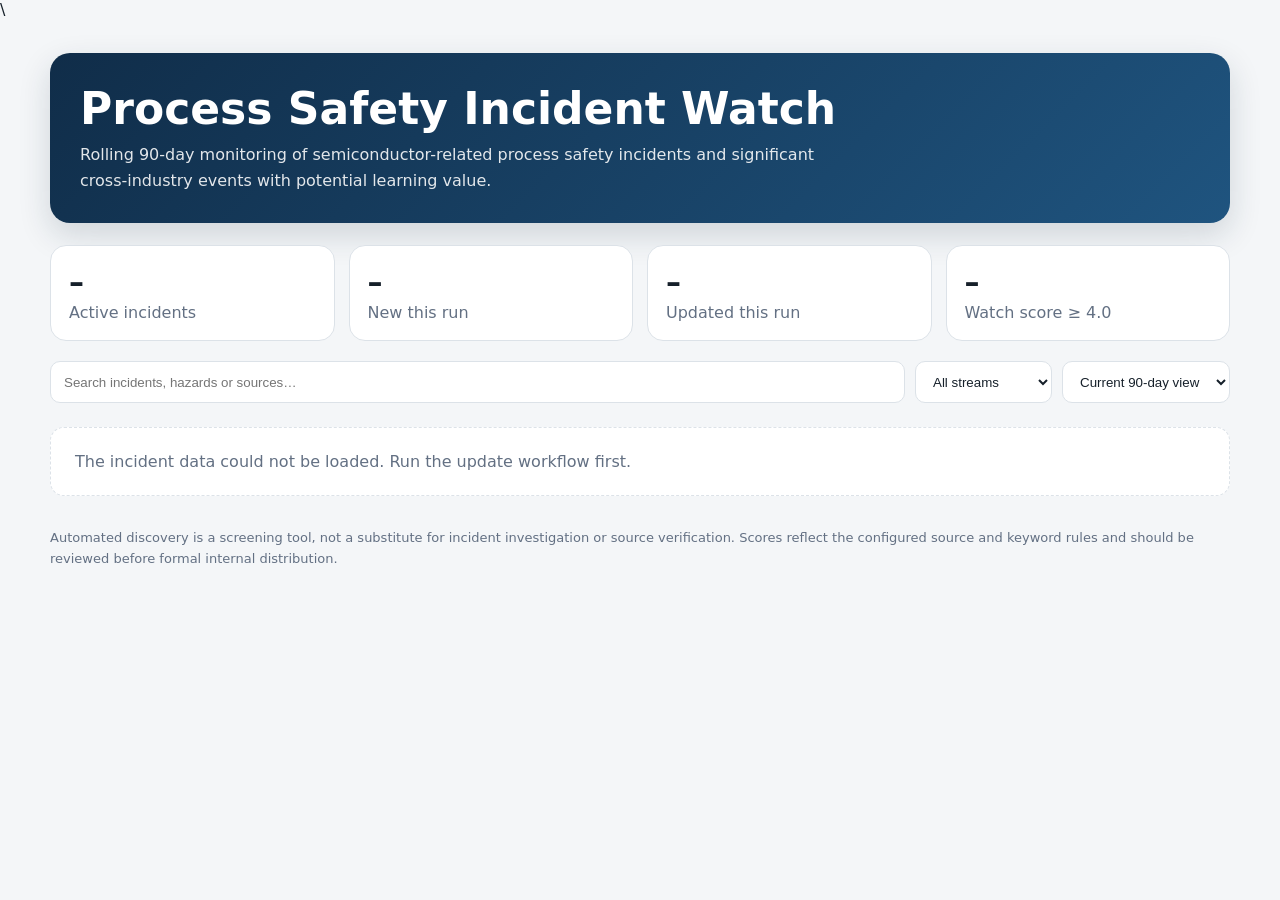
==== public/index.html @ c695f04b "Add files via upload" ====
\
<!doctype html>
<html lang="en">
<head>
  <meta charset="utf-8">
  <meta name="viewport" content="width=device-width,initial-scale=1">
  <meta name="description" content="Rolling 90-day process safety incident intelligence for semiconductor and relevant cross-industry events.">
  <title>Process Safety Incident Watch</title>
  <style>
    :root {
      --bg: #f4f6f8;
      --card: #ffffff;
      --ink: #16202a;
      --muted: #637083;
      --line: #dce2e8;
      --accent: #173f67;
      --high: #9b1c1c;
      --mid: #9a5a00;
      --low: #37633b;
      --chip: #e9eef4;
    }

    * { box-sizing: border-box; }

    body {
      margin: 0;
      background: var(--bg);
      color: var(--ink);
      font-family: Inter, ui-sans-serif, system-ui, -apple-system, BlinkMacSystemFont, "Segoe UI", sans-serif;
    }

    .shell {
      width: min(1180px, calc(100% - 32px));
      margin: 0 auto;
      padding: 34px 0 60px;
    }

    header {
      background: linear-gradient(135deg, #102d49, #1f547f);
      color: white;
      border-radius: 20px;
      padding: 30px;
      margin-bottom: 22px;
      box-shadow: 0 12px 32px rgba(19, 43, 65, 0.16);
    }

    h1 { margin: 0 0 8px; font-size: clamp(28px, 4vw, 44px); }
    header p { margin: 0; opacity: 0.88; max-width: 780px; line-height: 1.6; }

    .stats {
      display: grid;
      grid-template-columns: repeat(4, minmax(0, 1fr));
      gap: 14px;
      margin: 20px 0;
    }

    .stat {
      background: var(--card);
      border: 1px solid var(--line);
      border-radius: 16px;
      padding: 18px;
    }

    .stat .value { font-size: 30px; font-weight: 800; }
    .stat .label { color: var(--muted); margin-top: 4px; }

    .toolbar {
      display: flex;
      gap: 10px;
      flex-wrap: wrap;
      align-items: center;
      margin: 18px 0 24px;
    }

    select, input {
      padding: 11px 13px;
      border: 1px solid var(--line);
      border-radius: 10px;
      background: white;
      color: var(--ink);
      min-height: 42px;
    }

    input { flex: 1; min-width: 230px; }

    .section-title {
      margin: 30px 0 12px;
      display: flex;
      align-items: baseline;
      gap: 10px;
    }

    .section-title h2 { margin: 0; }
    .section-title span { color: var(--muted); }

    .grid {
      display: grid;
      gap: 14px;
    }

    .incident {
      background: var(--card);
      border: 1px solid var(--line);
      border-radius: 16px;
      padding: 20px;
    }

    .incident-top {
      display: flex;
      justify-content: space-between;
      gap: 16px;
      align-items: flex-start;
    }

    .incident h3 { margin: 0 0 7px; font-size: 20px; line-height: 1.35; }
    .meta { color: var(--muted); font-size: 14px; }

    .badge-row {
      display: flex;
      flex-wrap: wrap;
      gap: 7px;
      margin: 13px 0;
    }

    .badge {
      background: var(--chip);
      border-radius: 999px;
      padding: 5px 9px;
      font-size: 12px;
      font-weight: 700;
    }

    .new { background: #dff4e7; color: #1f653d; }
    .updated { background: #fff0c7; color: #7b5600; }

    .score {
      min-width: 74px;
      text-align: center;
      border-radius: 14px;
      padding: 10px 8px;
      background: #eef2f6;
      font-weight: 800;
      font-size: 20px;
    }

    .score small {
      display: block;
      font-size: 10px;
      color: var(--muted);
      font-weight: 700;
      margin-top: 2px;
    }

    .incident p { line-height: 1.62; }

    .concern {
      padding: 12px 14px;
      border-left: 4px solid var(--accent);
      background: #f3f7fa;
      border-radius: 8px;
    }

    .sources {
      margin-top: 13px;
      padding-top: 13px;
      border-top: 1px solid var(--line);
    }

    .sources a {
      color: var(--accent);
      text-decoration: none;
      font-weight: 700;
    }

    .sources a:hover { text-decoration: underline; }

    .change {
      margin-top: 10px;
      color: var(--muted);
      font-size: 13px;
    }

    .empty {
      background: white;
      border: 1px dashed var(--line);
      border-radius: 14px;
      padding: 24px;
      color: var(--muted);
    }

    footer {
      margin-top: 32px;
      color: var(--muted);
      font-size: 13px;
      line-height: 1.6;
    }

    @media (max-width: 760px) {
      .stats { grid-template-columns: repeat(2, 1fr); }
      .incident-top { flex-direction: column; }
      .score { align-self: flex-start; }
    }
  </style>
</head>
<body>
  <div class="shell">
    <header>
      <h1>Process Safety Incident Watch</h1>
      <p>
        Rolling 90-day monitoring of semiconductor-related process safety incidents
        and significant cross-industry events with potential learning value.
      </p>
    </header>

    <div class="stats">
      <div class="stat"><div class="value" id="activeCount">–</div><div class="label">Active incidents</div></div>
      <div class="stat"><div class="value" id="newCount">–</div><div class="label">New this run</div></div>
      <div class="stat"><div class="value" id="updatedCount">–</div><div class="label">Updated this run</div></div>
      <div class="stat"><div class="value" id="highCount">–</div><div class="label">Watch score ≥ 4.0</div></div>
    </div>

    <div class="toolbar">
      <input id="searchBox" type="search" placeholder="Search incidents, hazards or sources…">
      <select id="streamFilter">
        <option value="all">All streams</option>
        <option value="Semiconductor">Semiconductor</option>
        <option value="Cross-Industry">Cross-Industry</option>
      </select>
      <select id="statusFilter">
        <option value="active">Current 90-day view</option>
        <option value="all">Include archive</option>
        <option value="New">New</option>
        <option value="Updated">Updated</option>
      </select>
    </div>

    <div id="content"></div>

    <footer>
      Automated discovery is a screening tool, not a substitute for incident investigation
      or source verification. Scores reflect the configured source and keyword rules and
      should be reviewed before formal internal distribution.
    </footer>
  </div>

  <script>
    let incidents = [];
    let report = {};

    function formatDate(value) {
      if (!value) return "Date not confirmed";
      const date = new Date(value);
      if (Number.isNaN(date.getTime())) return value;
      return new Intl.DateTimeFormat("en-SG", {
        day: "numeric", month: "short", year: "numeric"
      }).format(date);
    }

    function escapeHtml(value = "") {
      return value.replace(/[&<>"']/g, char => ({
        "&": "&amp;", "<": "&lt;", ">": "&gt;", '"': "&quot;", "'": "&#039;"
      }[char]));
    }

    function incidentCard(item) {
      const scores = item.scores || {};
      const sources = (item.sources || []).slice(0, 4).map(source => `
        <div>
          <a href="${escapeHtml(source.url || "#")}" target="_blank" rel="noopener noreferrer">
            ${escapeHtml(source.domain || source.title || "Source")}
          </a>
          · Reliability ${source.reliability ?? "–"}/5
        </div>
      `).join("");

      const latestChange = (item.change_history || []).at(-1);
      const changeText = latestChange
        ? `<div class="change">Latest change: ${escapeHtml((latestChange.changes || []).join("; "))}</div>`
        : "";

      const statusClass = (item.status || "").toLowerCase();

      return `
        <article class="incident">
          <div class="incident-top">
            <div>
              <h3>${escapeHtml(item.title || "Untitled incident")}</h3>
              <div class="meta">
                ${escapeHtml(item.incident_id || "")}
                · Reported ${escapeHtml(formatDate(item.reported_at))}
                · ${escapeHtml(item.stream || "")}
              </div>
            </div>
            <div class="score">
              ${Number(scores.watch_score || 0).toFixed(1)}
              <small>WATCH / 5</small>
            </div>
          </div>

          <div class="badge-row">
            <span class="badge ${statusClass}">${escapeHtml(item.status || "Active")}</span>
            <span class="badge">Reliability ${scores.source_reliability ?? "–"}/5</span>
            <span class="badge">PSM ${scores.process_safety_relevance ?? "–"}/5</span>
            <span class="badge">Semi ${scores.semiconductor_relevance ?? "–"}/5</span>
            <span class="badge">Severity ${scores.severity_potential ?? "–"}/5</span>
            <span class="badge">Confidence ${scores.confidence ?? "–"}/5</span>
          </div>

          <p>${escapeHtml(item.summary || "Summary unavailable.")}</p>
          <div class="concern"><strong>Process safety concern:</strong> ${escapeHtml(item.process_safety_concern || "")}</div>
          <div class="sources"><strong>Sources</strong>${sources || "<div>No source listed.</div>"}</div>
          ${changeText}
        </article>
      `;
    }

    function render() {
      const query = document.getElementById("searchBox").value.trim().toLowerCase();
      const stream = document.getElementById("streamFilter").value;
      const status = document.getElementById("statusFilter").value;

      const filtered = incidents.filter(item => {
        if (stream !== "all" && item.stream !== stream) return false;
        if (status === "active" && item.status === "Archived") return false;
        if (!["all", "active"].includes(status) && item.status !== status) return false;

        if (query) {
          const haystack = JSON.stringify(item).toLowerCase();
          if (!haystack.includes(query)) return false;
        }
        return true;
      });

      const semiconductor = filtered.filter(item => item.stream === "Semiconductor");
      const crossIndustry = filtered.filter(item => item.stream === "Cross-Industry");

      const section = (title, items) => `
        <div class="section-title">
          <h2>${title}</h2><span>${items.length} incident${items.length === 1 ? "" : "s"}</span>
        </div>
        <div class="grid">
          ${items.length ? items.map(incidentCard).join("") : '<div class="empty">No matching incidents.</div>'}
        </div>
      `;

      document.getElementById("content").innerHTML =
        section("Semiconductor Incidents", semiconductor) +
        section("Cross-Industry Process Safety Watch", crossIndustry);
    }

    async function load() {
      const [incidentResponse, reportResponse] = await Promise.all([
        fetch("./data/incidents.json", { cache: "no-store" }),
        fetch("./data/latest_report.json", { cache: "no-store" })
      ]);

      const incidentData = await incidentResponse.json();
      report = await reportResponse.json();
      incidents = incidentData.incidents || [];

      document.getElementById("activeCount").textContent = report.counts?.active ?? 0;
      document.getElementById("newCount").textContent = report.counts?.new ?? 0;
      document.getElementById("updatedCount").textContent = report.counts?.updated ?? 0;
      document.getElementById("highCount").textContent =
        incidents.filter(item => item.status !== "Archived" && (item.scores?.watch_score || 0) >= 4).length;

      render();
    }

    document.getElementById("searchBox").addEventListener("input", render);
    document.getElementById("streamFilter").addEventListener("change", render);
    document.getElementById("statusFilter").addEventListener("change", render);

    load().catch(error => {
      console.error(error);
      document.getElementById("content").innerHTML =
        '<div class="empty">The incident data could not be loaded. Run the update workflow first.</div>';
    });
  </script>
</body>
</html>
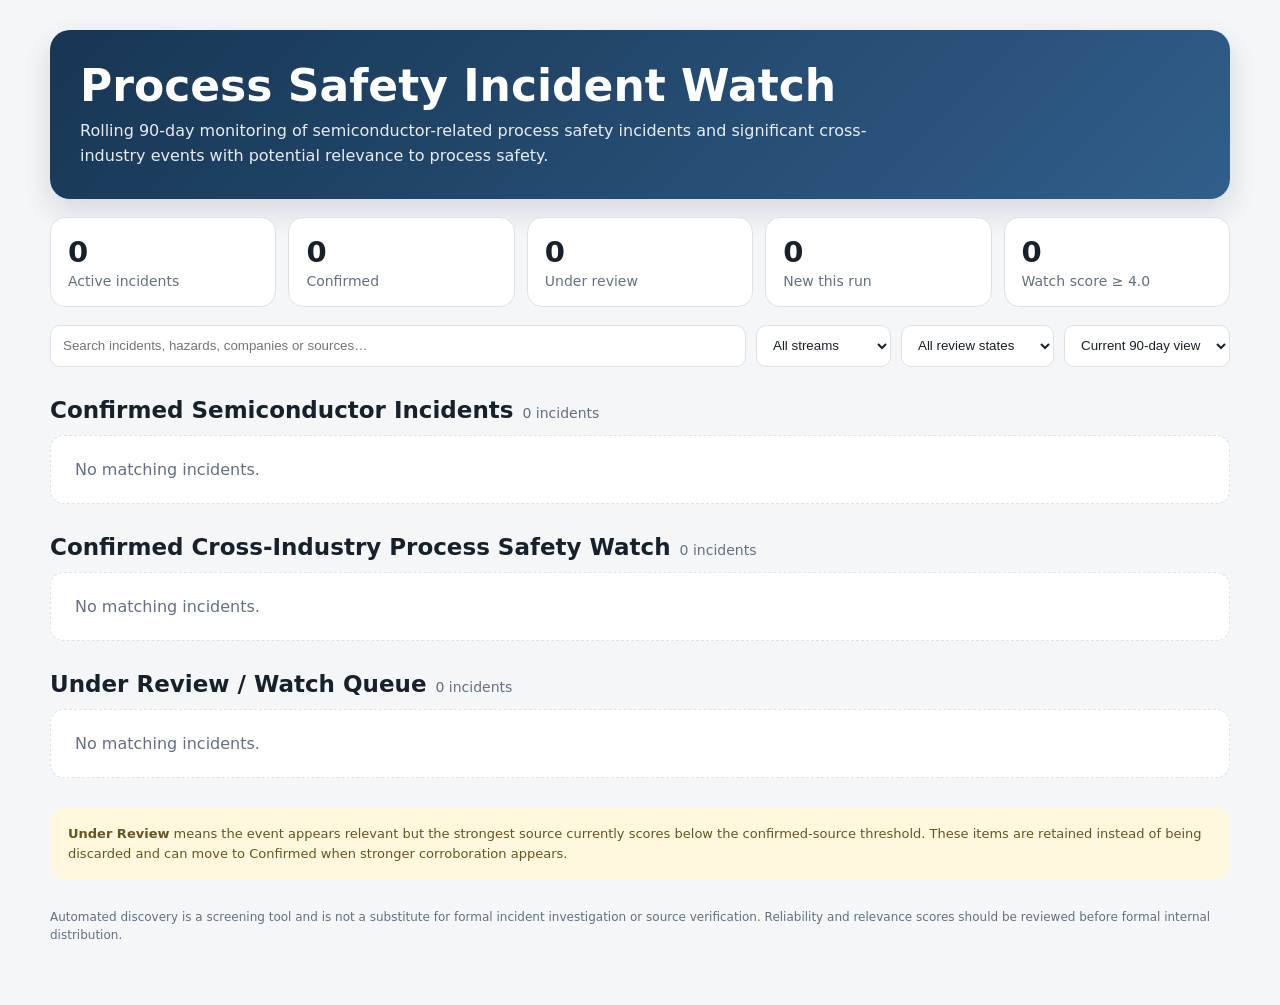
==== commit 4f591110: "Add files via upload" ====
--- a/public/index.html
+++ b/public/index.html
@@ -1,4 +1,3 @@
-\
 <!doctype html>
 <html lang="en">
 <head>
@@ -6,18 +5,25 @@
   <meta name="viewport" content="width=device-width,initial-scale=1">
   <meta name="description" content="Rolling 90-day process safety incident intelligence for semiconductor and relevant cross-industry events.">
   <title>Process Safety Incident Watch</title>
+
   <style>
     :root {
       --bg: #f4f6f8;
       --card: #ffffff;
-      --ink: #16202a;
+      --ink: #17212b;
       --muted: #637083;
       --line: #dce2e8;
-      --accent: #173f67;
-      --high: #9b1c1c;
-      --mid: #9a5a00;
-      --low: #37633b;
-      --chip: #e9eef4;
+      --accent: #244f79;
+      --accent-dark: #173653;
+      --confirmed: #dff4e7;
+      --confirmed-ink: #1f653d;
+      --review: #fff0c7;
+      --review-ink: #7b5600;
+      --new: #e0ecf8;
+      --new-ink: #204f7c;
+      --updated: #f3e8ff;
+      --updated-ink: #68408c;
+      --chip: #edf1f5;
     }
 
     * { box-sizing: border-box; }
@@ -32,66 +38,86 @@
     .shell {
       width: min(1180px, calc(100% - 32px));
       margin: 0 auto;
-      padding: 34px 0 60px;
+      padding: 30px 0 60px;
     }
 
     header {
-      background: linear-gradient(135deg, #102d49, #1f547f);
+      background: linear-gradient(135deg, var(--accent-dark), #315e8b);
       color: white;
       border-radius: 20px;
       padding: 30px;
-      margin-bottom: 22px;
-      box-shadow: 0 12px 32px rgba(19, 43, 65, 0.16);
-    }
-
-    h1 { margin: 0 0 8px; font-size: clamp(28px, 4vw, 44px); }
-    header p { margin: 0; opacity: 0.88; max-width: 780px; line-height: 1.6; }
+      box-shadow: 0 12px 30px rgba(20, 44, 67, 0.14);
+    }
+
+    h1 {
+      margin: 0 0 8px;
+      font-size: clamp(28px, 4vw, 44px);
+    }
+
+    header p {
+      margin: 0;
+      opacity: 0.9;
+      max-width: 800px;
+      line-height: 1.55;
+    }
 
     .stats {
       display: grid;
-      grid-template-columns: repeat(4, minmax(0, 1fr));
-      gap: 14px;
-      margin: 20px 0;
+      grid-template-columns: repeat(5, minmax(0, 1fr));
+      gap: 12px;
+      margin: 18px 0;
     }
 
     .stat {
       background: var(--card);
       border: 1px solid var(--line);
-      border-radius: 16px;
-      padding: 18px;
-    }
-
-    .stat .value { font-size: 30px; font-weight: 800; }
-    .stat .label { color: var(--muted); margin-top: 4px; }
+      border-radius: 15px;
+      padding: 17px;
+    }
+
+    .stat .value {
+      font-size: 29px;
+      font-weight: 800;
+    }
+
+    .stat .label {
+      color: var(--muted);
+      margin-top: 4px;
+      font-size: 14px;
+    }
 
     .toolbar {
-      display: flex;
+      display: grid;
+      grid-template-columns: 1fr auto auto auto;
       gap: 10px;
-      flex-wrap: wrap;
-      align-items: center;
-      margin: 18px 0 24px;
-    }
-
-    select, input {
-      padding: 11px 13px;
+      margin: 18px 0 26px;
+    }
+
+    input, select {
+      min-height: 42px;
       border: 1px solid var(--line);
       border-radius: 10px;
       background: white;
+      padding: 10px 12px;
       color: var(--ink);
-      min-height: 42px;
-    }
-
-    input { flex: 1; min-width: 230px; }
-
-    .section-title {
+    }
+
+    .section-heading {
       margin: 30px 0 12px;
       display: flex;
+      gap: 9px;
       align-items: baseline;
-      gap: 10px;
-    }
-
-    .section-title h2 { margin: 0; }
-    .section-title span { color: var(--muted); }
+    }
+
+    .section-heading h2 {
+      margin: 0;
+      font-size: 23px;
+    }
+
+    .section-heading span {
+      color: var(--muted);
+      font-size: 14px;
+    }
 
     .grid {
       display: grid;
@@ -108,14 +134,39 @@
     .incident-top {
       display: flex;
       justify-content: space-between;
-      gap: 16px;
+      gap: 18px;
       align-items: flex-start;
     }
 
-    .incident h3 { margin: 0 0 7px; font-size: 20px; line-height: 1.35; }
-    .meta { color: var(--muted); font-size: 14px; }
-
-    .badge-row {
+    .incident h3 {
+      margin: 0 0 7px;
+      font-size: 20px;
+      line-height: 1.35;
+    }
+
+    .meta {
+      color: var(--muted);
+      font-size: 13px;
+    }
+
+    .score {
+      min-width: 78px;
+      text-align: center;
+      border-radius: 14px;
+      padding: 10px 8px;
+      background: #eef2f6;
+      font-size: 21px;
+      font-weight: 800;
+    }
+
+    .score small {
+      display: block;
+      color: var(--muted);
+      font-size: 10px;
+      margin-top: 2px;
+    }
+
+    .badges {
       display: flex;
       flex-wrap: wrap;
       gap: 7px;
@@ -123,123 +174,196 @@
     }
 
     .badge {
+      padding: 5px 9px;
+      border-radius: 999px;
       background: var(--chip);
-      border-radius: 999px;
-      padding: 5px 9px;
       font-size: 12px;
       font-weight: 700;
     }
 
-    .new { background: #dff4e7; color: #1f653d; }
-    .updated { background: #fff0c7; color: #7b5600; }
-
-    .score {
-      min-width: 74px;
-      text-align: center;
-      border-radius: 14px;
-      padding: 10px 8px;
-      background: #eef2f6;
-      font-weight: 800;
-      font-size: 20px;
-    }
-
-    .score small {
-      display: block;
-      font-size: 10px;
-      color: var(--muted);
-      font-weight: 700;
-      margin-top: 2px;
-    }
-
-    .incident p { line-height: 1.62; }
+    .confirmed {
+      background: var(--confirmed);
+      color: var(--confirmed-ink);
+    }
+
+    .under-review {
+      background: var(--review);
+      color: var(--review-ink);
+    }
+
+    .new {
+      background: var(--new);
+      color: var(--new-ink);
+    }
+
+    .updated {
+      background: var(--updated);
+      color: var(--updated-ink);
+    }
+
+    .incident p {
+      line-height: 1.6;
+    }
 
     .concern {
       padding: 12px 14px;
       border-left: 4px solid var(--accent);
       background: #f3f7fa;
       border-radius: 8px;
+      line-height: 1.55;
     }
 
     .sources {
-      margin-top: 13px;
+      margin-top: 14px;
       padding-top: 13px;
       border-top: 1px solid var(--line);
+      line-height: 1.65;
     }
 
     .sources a {
       color: var(--accent);
+      font-weight: 700;
       text-decoration: none;
-      font-weight: 700;
-    }
-
-    .sources a:hover { text-decoration: underline; }
+    }
+
+    .sources a:hover {
+      text-decoration: underline;
+    }
 
     .change {
-      margin-top: 10px;
+      margin-top: 11px;
       color: var(--muted);
       font-size: 13px;
     }
 
     .empty {
+      padding: 24px;
       background: white;
       border: 1px dashed var(--line);
       border-radius: 14px;
-      padding: 24px;
       color: var(--muted);
     }
 
+    .note {
+      margin-top: 30px;
+      padding: 16px 18px;
+      border-radius: 14px;
+      background: #fff8df;
+      color: #66551e;
+      line-height: 1.55;
+      font-size: 13px;
+    }
+
     footer {
-      margin-top: 32px;
+      margin-top: 28px;
       color: var(--muted);
-      font-size: 13px;
-      line-height: 1.6;
-    }
-
-    @media (max-width: 760px) {
-      .stats { grid-template-columns: repeat(2, 1fr); }
-      .incident-top { flex-direction: column; }
-      .score { align-self: flex-start; }
+      line-height: 1.55;
+      font-size: 12px;
+    }
+
+    @media (max-width: 900px) {
+      .stats {
+        grid-template-columns: repeat(2, 1fr);
+      }
+
+      .toolbar {
+        grid-template-columns: 1fr 1fr;
+      }
+    }
+
+    @media (max-width: 620px) {
+      .stats,
+      .toolbar {
+        grid-template-columns: 1fr;
+      }
+
+      .incident-top {
+        flex-direction: column;
+      }
+
+      .score {
+        align-self: flex-start;
+      }
     }
   </style>
 </head>
+
 <body>
   <div class="shell">
     <header>
       <h1>Process Safety Incident Watch</h1>
       <p>
         Rolling 90-day monitoring of semiconductor-related process safety incidents
-        and significant cross-industry events with potential learning value.
+        and significant cross-industry events with potential relevance to process safety.
       </p>
     </header>
 
     <div class="stats">
-      <div class="stat"><div class="value" id="activeCount">–</div><div class="label">Active incidents</div></div>
-      <div class="stat"><div class="value" id="newCount">–</div><div class="label">New this run</div></div>
-      <div class="stat"><div class="value" id="updatedCount">–</div><div class="label">Updated this run</div></div>
-      <div class="stat"><div class="value" id="highCount">–</div><div class="label">Watch score ≥ 4.0</div></div>
+      <div class="stat">
+        <div class="value" id="activeCount">–</div>
+        <div class="label">Active incidents</div>
+      </div>
+
+      <div class="stat">
+        <div class="value" id="confirmedCount">–</div>
+        <div class="label">Confirmed</div>
+      </div>
+
+      <div class="stat">
+        <div class="value" id="reviewCount">–</div>
+        <div class="label">Under review</div>
+      </div>
+
+      <div class="stat">
+        <div class="value" id="newCount">–</div>
+        <div class="label">New this run</div>
+      </div>
+
+      <div class="stat">
+        <div class="value" id="highCount">–</div>
+        <div class="label">Watch score ≥ 4.0</div>
+      </div>
     </div>
 
     <div class="toolbar">
-      <input id="searchBox" type="search" placeholder="Search incidents, hazards or sources…">
+      <input
+        id="searchBox"
+        type="search"
+        placeholder="Search incidents, hazards, companies or sources…"
+      >
+
       <select id="streamFilter">
         <option value="all">All streams</option>
         <option value="Semiconductor">Semiconductor</option>
         <option value="Cross-Industry">Cross-Industry</option>
       </select>
+
+      <select id="reviewFilter">
+        <option value="all">All review states</option>
+        <option value="Confirmed">Confirmed only</option>
+        <option value="Under Review">Under review only</option>
+      </select>
+
       <select id="statusFilter">
         <option value="active">Current 90-day view</option>
         <option value="all">Include archive</option>
-        <option value="New">New</option>
-        <option value="Updated">Updated</option>
+        <option value="New">New this run</option>
+        <option value="Updated">Updated this run</option>
       </select>
     </div>
 
-    <div id="content"></div>
+    <main id="content"></main>
+
+    <div class="note">
+      <strong>Under Review</strong> means the event appears relevant but the strongest
+      source currently scores below the confirmed-source threshold. These items are retained
+      instead of being discarded and can move to Confirmed when stronger corroboration appears.
+    </div>
 
     <footer>
-      Automated discovery is a screening tool, not a substitute for incident investigation
-      or source verification. Scores reflect the configured source and keyword rules and
-      should be reviewed before formal internal distribution.
+      Automated discovery is a screening tool and is not a substitute for formal incident
+      investigation or source verification. Reliability and relevance scores should be reviewed
+      before formal internal distribution.
     </footer>
   </div>
 
@@ -247,38 +371,60 @@
     let incidents = [];
     let report = {};
 
+    function escapeHtml(value = "") {
+      return String(value).replace(/[&<>"']/g, character => ({
+        "&": "&amp;",
+        "<": "&lt;",
+        ">": "&gt;",
+        '"': "&quot;",
+        "'": "&#039;"
+      }[character]));
+    }
+
     function formatDate(value) {
       if (!value) return "Date not confirmed";
+
       const date = new Date(value);
+
       if (Number.isNaN(date.getTime())) return value;
+
       return new Intl.DateTimeFormat("en-SG", {
-        day: "numeric", month: "short", year: "numeric"
+        day: "numeric",
+        month: "short",
+        year: "numeric"
       }).format(date);
     }
 
-    function escapeHtml(value = "") {
-      return value.replace(/[&<>"']/g, char => ({
-        "&": "&amp;", "<": "&lt;", ">": "&gt;", '"': "&quot;", "'": "&#039;"
-      }[char]));
+    function className(value = "") {
+      return value.toLowerCase().replace(/\s+/g, "-");
     }
 
     function incidentCard(item) {
       const scores = item.scores || {};
-      const sources = (item.sources || []).slice(0, 4).map(source => `
-        <div>
-          <a href="${escapeHtml(source.url || "#")}" target="_blank" rel="noopener noreferrer">
-            ${escapeHtml(source.domain || source.title || "Source")}
-          </a>
-          · Reliability ${source.reliability ?? "–"}/5
-        </div>
-      `).join("");
+
+      const sourceHtml = (item.sources || [])
+        .slice(0, 5)
+        .map(source => `
+          <div>
+            <a
+              href="${escapeHtml(source.url || "#")}"
+              target="_blank"
+              rel="noopener noreferrer"
+            >
+              ${escapeHtml(source.domain || source.source_name || "Source")}
+            </a>
+            · Reliability ${source.reliability ?? "–"}/5
+          </div>
+        `)
+        .join("");
 
       const latestChange = (item.change_history || []).at(-1);
-      const changeText = latestChange
-        ? `<div class="change">Latest change: ${escapeHtml((latestChange.changes || []).join("; "))}</div>`
+
+      const changeHtml = latestChange
+        ? `<div class="change">
+            Latest change: ${escapeHtml((latestChange.changes || []).join("; "))}
+          </div>`
         : "";
-
-      const statusClass = (item.status || "").toLowerCase();
 
       return `
         <article class="incident">
@@ -291,61 +437,144 @@
                 · ${escapeHtml(item.stream || "")}
               </div>
             </div>
+
             <div class="score">
               ${Number(scores.watch_score || 0).toFixed(1)}
               <small>WATCH / 5</small>
             </div>
           </div>
 
-          <div class="badge-row">
-            <span class="badge ${statusClass}">${escapeHtml(item.status || "Active")}</span>
-            <span class="badge">Reliability ${scores.source_reliability ?? "–"}/5</span>
-            <span class="badge">PSM ${scores.process_safety_relevance ?? "–"}/5</span>
-            <span class="badge">Semi ${scores.semiconductor_relevance ?? "–"}/5</span>
-            <span class="badge">Severity ${scores.severity_potential ?? "–"}/5</span>
-            <span class="badge">Confidence ${scores.confidence ?? "–"}/5</span>
+          <div class="badges">
+            <span class="badge ${className(item.review_status)}">
+              ${escapeHtml(item.review_status || "Under Review")}
+            </span>
+
+            <span class="badge ${className(item.status)}">
+              ${escapeHtml(item.status || "Active")}
+            </span>
+
+            <span class="badge">
+              Reliability ${scores.source_reliability ?? "–"}/5
+            </span>
+
+            <span class="badge">
+              PSM ${scores.process_safety_relevance ?? "–"}/5
+            </span>
+
+            <span class="badge">
+              Semi ${scores.semiconductor_relevance ?? "–"}/5
+            </span>
+
+            <span class="badge">
+              Severity ${scores.severity_potential ?? "–"}/5
+            </span>
+
+            <span class="badge">
+              Confidence ${scores.confidence ?? "–"}/5
+            </span>
           </div>
 
           <p>${escapeHtml(item.summary || "Summary unavailable.")}</p>
-          <div class="concern"><strong>Process safety concern:</strong> ${escapeHtml(item.process_safety_concern || "")}</div>
-          <div class="sources"><strong>Sources</strong>${sources || "<div>No source listed.</div>"}</div>
-          ${changeText}
+
+          <div class="concern">
+            <strong>Process safety concern:</strong>
+            ${escapeHtml(item.process_safety_concern || "")}
+          </div>
+
+          <div class="sources">
+            <strong>Sources</strong>
+            ${sourceHtml || "<div>No source currently listed.</div>"}
+          </div>
+
+          ${changeHtml}
         </article>
       `;
     }
 
+    function section(title, items) {
+      return `
+        <div class="section-heading">
+          <h2>${escapeHtml(title)}</h2>
+          <span>${items.length} incident${items.length === 1 ? "" : "s"}</span>
+        </div>
+
+        <div class="grid">
+          ${
+            items.length
+              ? items.map(incidentCard).join("")
+              : '<div class="empty">No matching incidents.</div>'
+          }
+        </div>
+      `;
+    }
+
     function render() {
-      const query = document.getElementById("searchBox").value.trim().toLowerCase();
+      const query = document
+        .getElementById("searchBox")
+        .value
+        .trim()
+        .toLowerCase();
+
       const stream = document.getElementById("streamFilter").value;
+      const review = document.getElementById("reviewFilter").value;
       const status = document.getElementById("statusFilter").value;
 
       const filtered = incidents.filter(item => {
         if (stream !== "all" && item.stream !== stream) return false;
-        if (status === "active" && item.status === "Archived") return false;
-        if (!["all", "active"].includes(status) && item.status !== status) return false;
+
+        if (
+          review !== "all"
+          && item.review_status !== review
+        ) return false;
+
+        if (
+          status === "active"
+          && item.status === "Archived"
+        ) return false;
+
+        if (
+          !["all", "active"].includes(status)
+          && item.status !== status
+        ) return false;
 
         if (query) {
           const haystack = JSON.stringify(item).toLowerCase();
+
           if (!haystack.includes(query)) return false;
         }
+
         return true;
       });
 
-      const semiconductor = filtered.filter(item => item.stream === "Semiconductor");
-      const crossIndustry = filtered.filter(item => item.stream === "Cross-Industry");
-
-      const section = (title, items) => `
-        <div class="section-title">
-          <h2>${title}</h2><span>${items.length} incident${items.length === 1 ? "" : "s"}</span>
-        </div>
-        <div class="grid">
-          ${items.length ? items.map(incidentCard).join("") : '<div class="empty">No matching incidents.</div>'}
-        </div>
-      `;
+      const confirmedSemiconductor = filtered.filter(
+        item =>
+          item.stream === "Semiconductor"
+          && item.review_status === "Confirmed"
+      );
+
+      const confirmedCrossIndustry = filtered.filter(
+        item =>
+          item.stream === "Cross-Industry"
+          && item.review_status === "Confirmed"
+      );
+
+      const underReview = filtered.filter(
+        item => item.review_status === "Under Review"
+      );
 
       document.getElementById("content").innerHTML =
-        section("Semiconductor Incidents", semiconductor) +
-        section("Cross-Industry Process Safety Watch", crossIndustry);
+        section(
+          "Confirmed Semiconductor Incidents",
+          confirmedSemiconductor
+        )
+        + section(
+          "Confirmed Cross-Industry Process Safety Watch",
+          confirmedCrossIndustry
+        )
+        + section(
+          "Under Review / Watch Queue",
+          underReview
+        );
     }
 
     async function load() {
@@ -354,25 +583,51 @@
         fetch("./data/latest_report.json", { cache: "no-store" })
       ]);
 
+      if (!incidentResponse.ok || !reportResponse.ok) {
+        throw new Error("Incident data could not be loaded.");
+      }
+
       const incidentData = await incidentResponse.json();
       report = await reportResponse.json();
       incidents = incidentData.incidents || [];
 
-      document.getElementById("activeCount").textContent = report.counts?.active ?? 0;
-      document.getElementById("newCount").textContent = report.counts?.new ?? 0;
-      document.getElementById("updatedCount").textContent = report.counts?.updated ?? 0;
+      document.getElementById("activeCount").textContent =
+        report.counts?.active ?? 0;
+
+      document.getElementById("confirmedCount").textContent =
+        report.counts?.confirmed ?? 0;
+
+      document.getElementById("reviewCount").textContent =
+        report.counts?.under_review ?? 0;
+
+      document.getElementById("newCount").textContent =
+        report.counts?.new ?? 0;
+
       document.getElementById("highCount").textContent =
-        incidents.filter(item => item.status !== "Archived" && (item.scores?.watch_score || 0) >= 4).length;
+        report.counts?.high_priority ?? 0;
 
       render();
     }
 
-    document.getElementById("searchBox").addEventListener("input", render);
-    document.getElementById("streamFilter").addEventListener("change", render);
-    document.getElementById("statusFilter").addEventListener("change", render);
+    document
+      .getElementById("searchBox")
+      .addEventListener("input", render);
+
+    document
+      .getElementById("streamFilter")
+      .addEventListener("change", render);
+
+    document
+      .getElementById("reviewFilter")
+      .addEventListener("change", render);
+
+    document
+      .getElementById("statusFilter")
+      .addEventListener("change", render);
 
     load().catch(error => {
       console.error(error);
+
       document.getElementById("content").innerHTML =
         '<div class="empty">The incident data could not be loaded. Run the update workflow first.</div>';
     });
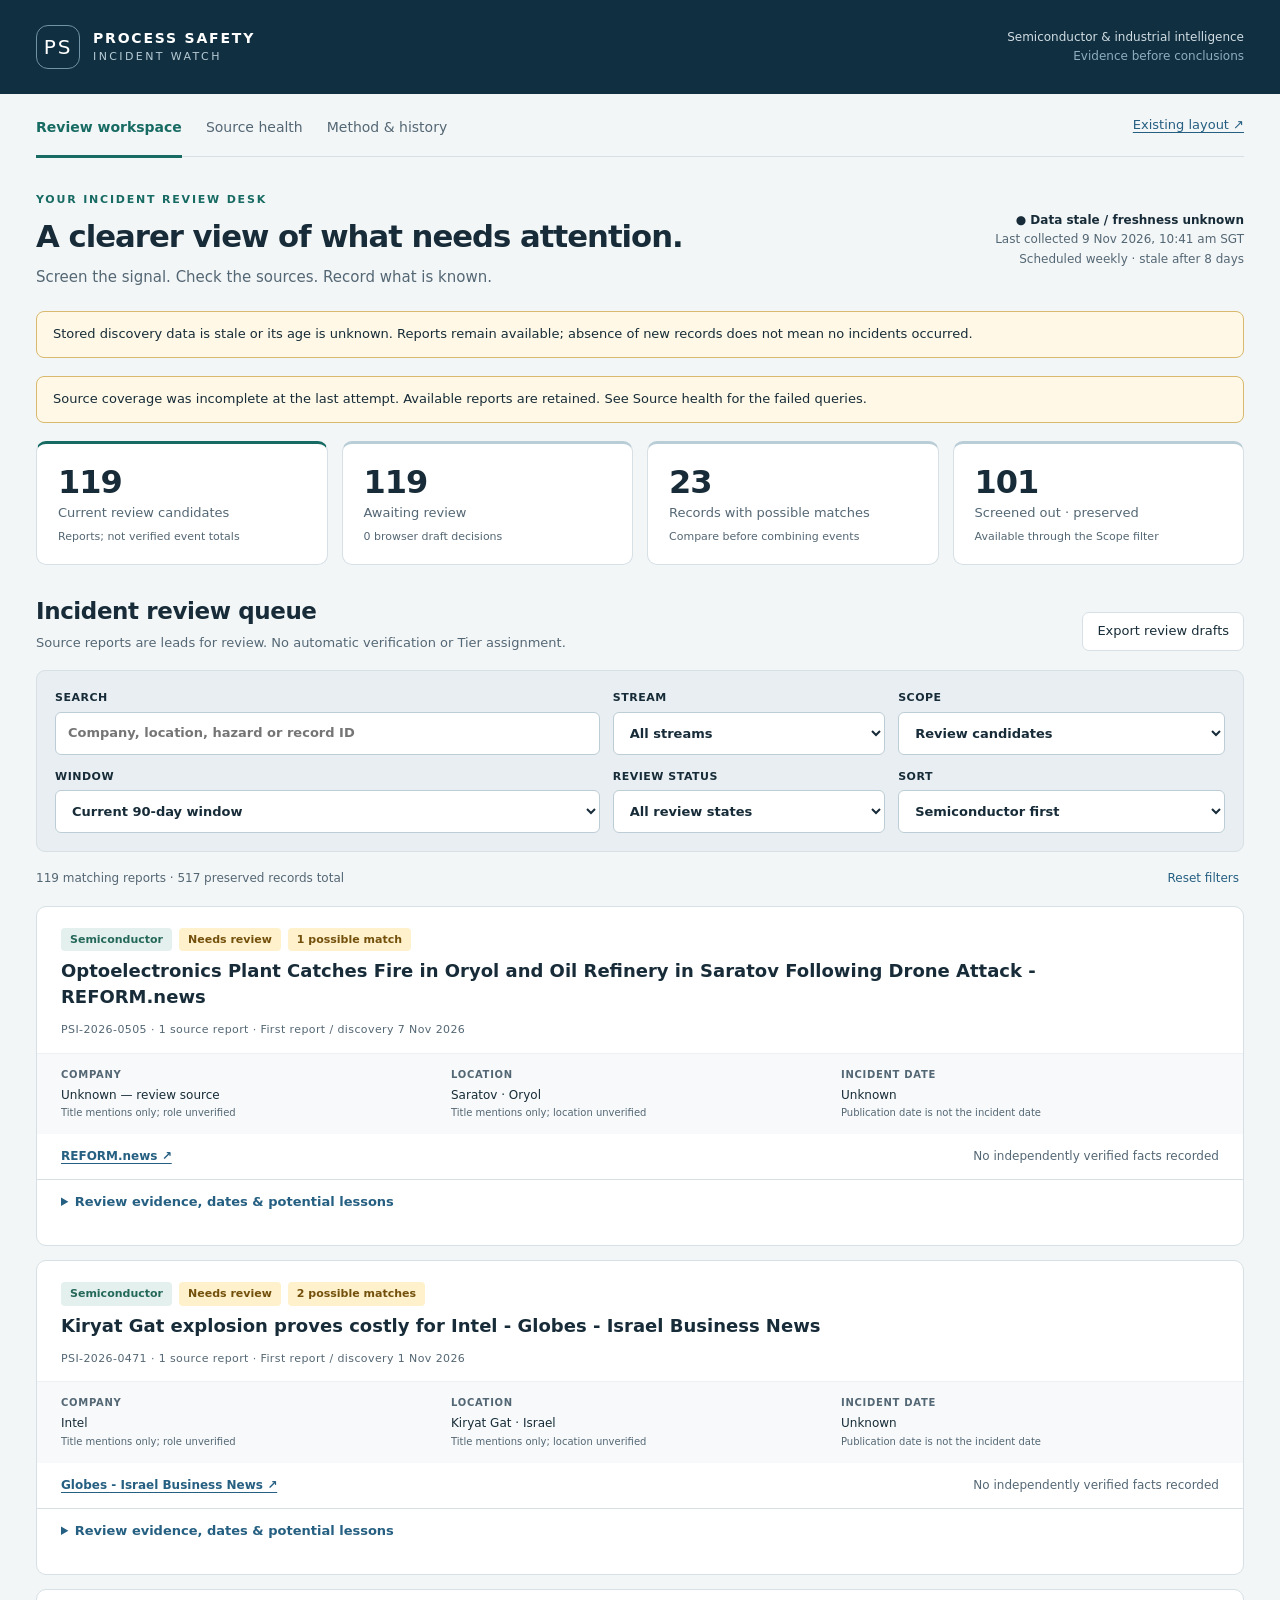
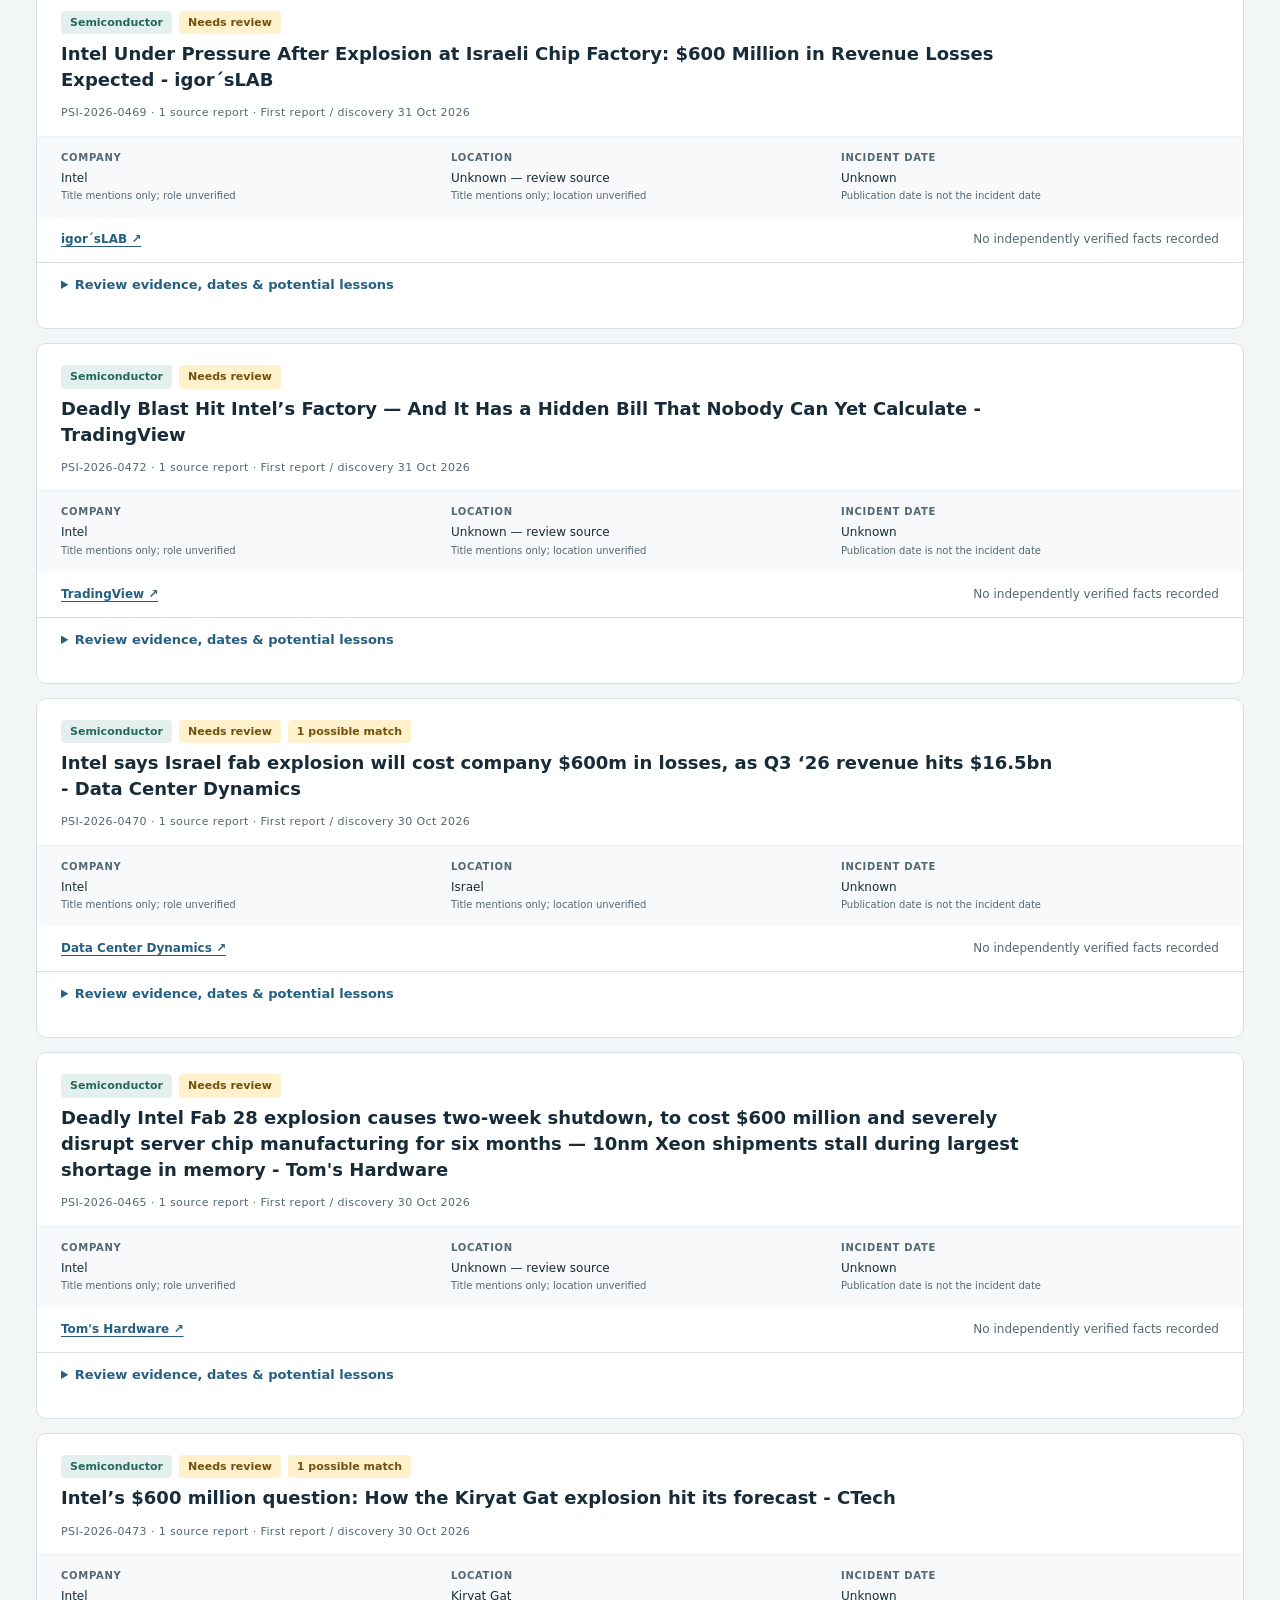
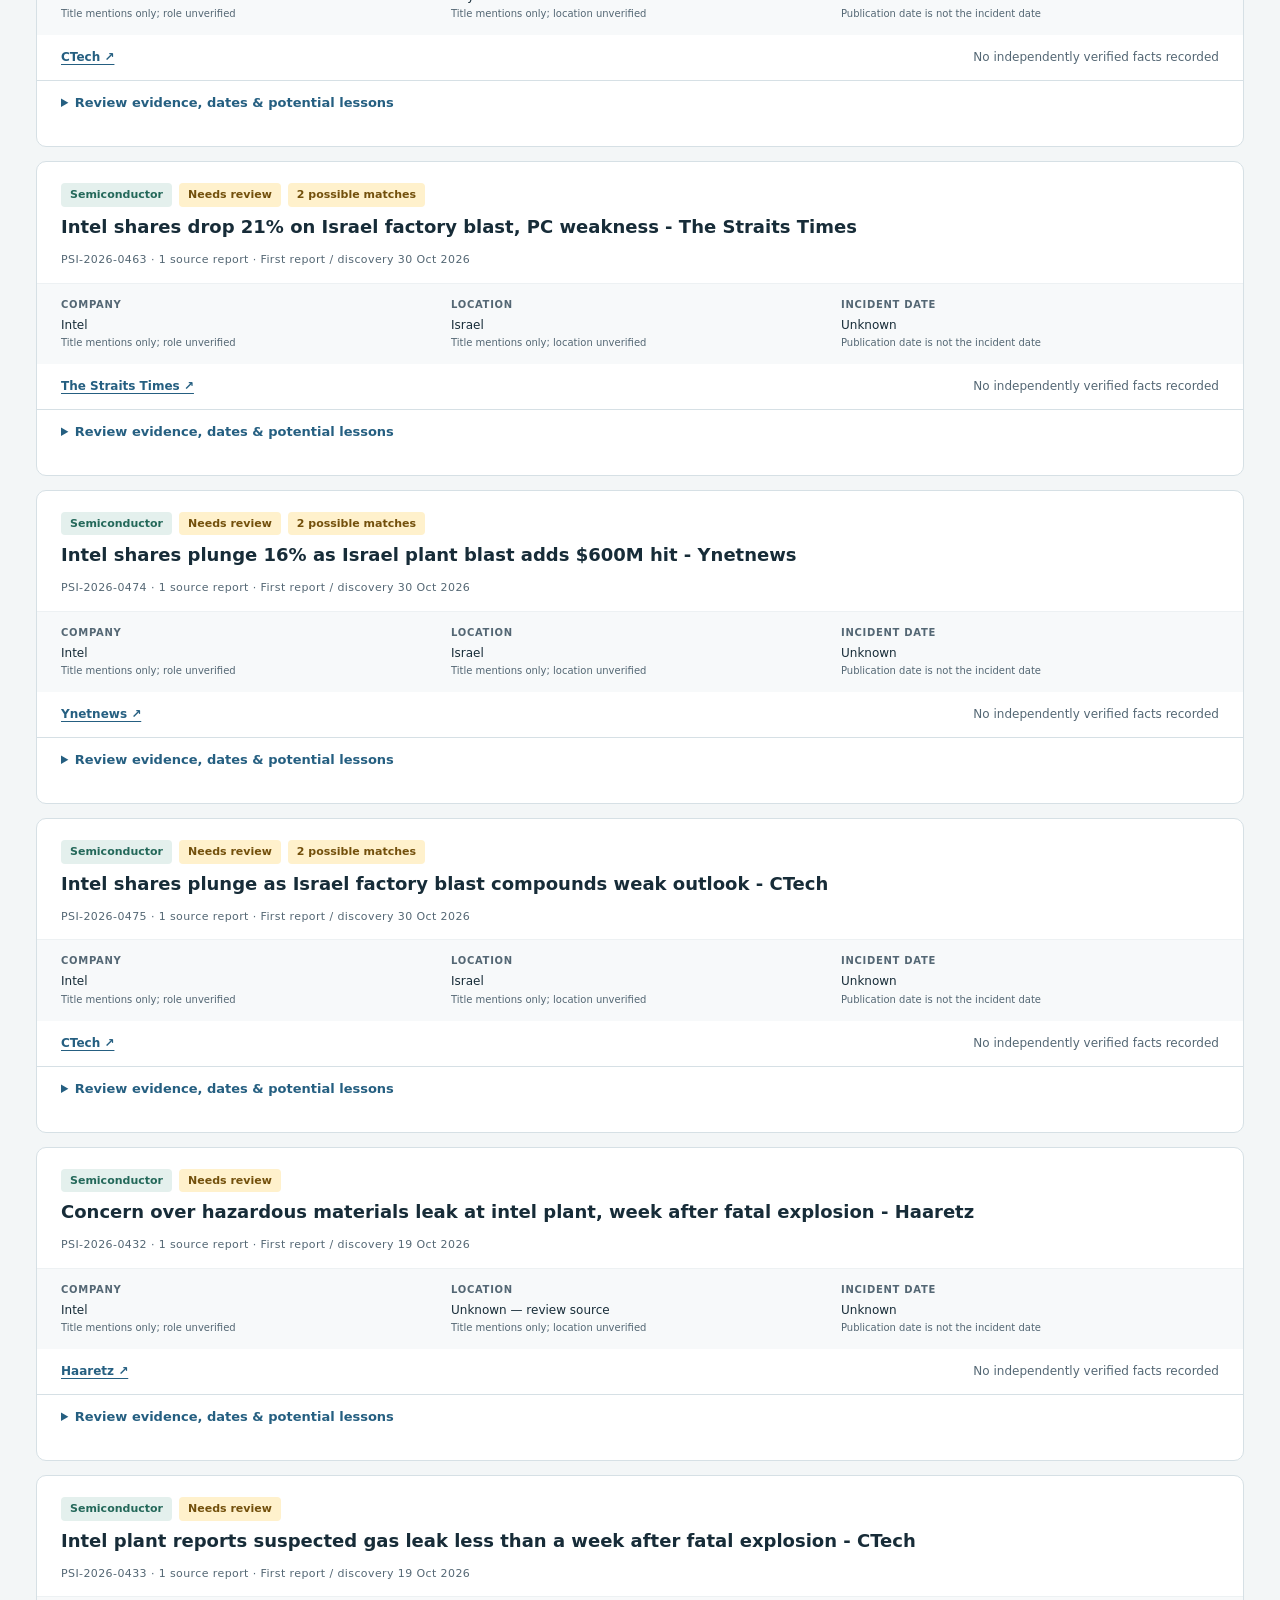
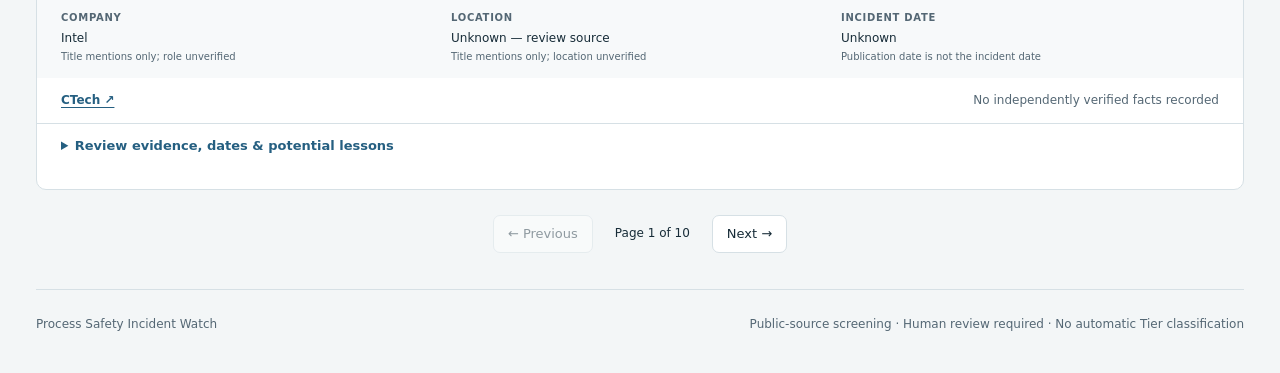
==== commit 17297339: "Present incident evidence, uncertainty and source health clearly" ====
--- a/public/index.html
+++ b/public/index.html
@@ -1,636 +1,52 @@
 <!doctype html>
 <html lang="en">
 <head>
-  <meta charset="utf-8">
-  <meta name="viewport" content="width=device-width,initial-scale=1">
-  <meta name="description" content="Rolling 90-day process safety incident intelligence for semiconductor and relevant cross-industry events.">
-  <title>Process Safety Incident Watch</title>
-
-  <style>
-    :root {
-      --bg: #f4f6f8;
-      --card: #ffffff;
-      --ink: #17212b;
-      --muted: #637083;
-      --line: #dce2e8;
-      --accent: #244f79;
-      --accent-dark: #173653;
-      --confirmed: #dff4e7;
-      --confirmed-ink: #1f653d;
-      --review: #fff0c7;
-      --review-ink: #7b5600;
-      --new: #e0ecf8;
-      --new-ink: #204f7c;
-      --updated: #f3e8ff;
-      --updated-ink: #68408c;
-      --chip: #edf1f5;
-    }
-
-    * { box-sizing: border-box; }
-
-    body {
-      margin: 0;
-      background: var(--bg);
-      color: var(--ink);
-      font-family: Inter, ui-sans-serif, system-ui, -apple-system, BlinkMacSystemFont, "Segoe UI", sans-serif;
-    }
-
-    .shell {
-      width: min(1180px, calc(100% - 32px));
-      margin: 0 auto;
-      padding: 30px 0 60px;
-    }
-
-    header {
-      background: linear-gradient(135deg, var(--accent-dark), #315e8b);
-      color: white;
-      border-radius: 20px;
-      padding: 30px;
-      box-shadow: 0 12px 30px rgba(20, 44, 67, 0.14);
-    }
-
-    h1 {
-      margin: 0 0 8px;
-      font-size: clamp(28px, 4vw, 44px);
-    }
-
-    header p {
-      margin: 0;
-      opacity: 0.9;
-      max-width: 800px;
-      line-height: 1.55;
-    }
-
-    .stats {
-      display: grid;
-      grid-template-columns: repeat(5, minmax(0, 1fr));
-      gap: 12px;
-      margin: 18px 0;
-    }
-
-    .stat {
-      background: var(--card);
-      border: 1px solid var(--line);
-      border-radius: 15px;
-      padding: 17px;
-    }
-
-    .stat .value {
-      font-size: 29px;
-      font-weight: 800;
-    }
-
-    .stat .label {
-      color: var(--muted);
-      margin-top: 4px;
-      font-size: 14px;
-    }
-
-    .toolbar {
-      display: grid;
-      grid-template-columns: 1fr auto auto auto;
-      gap: 10px;
-      margin: 18px 0 26px;
-    }
-
-    input, select {
-      min-height: 42px;
-      border: 1px solid var(--line);
-      border-radius: 10px;
-      background: white;
-      padding: 10px 12px;
-      color: var(--ink);
-    }
-
-    .section-heading {
-      margin: 30px 0 12px;
-      display: flex;
-      gap: 9px;
-      align-items: baseline;
-    }
-
-    .section-heading h2 {
-      margin: 0;
-      font-size: 23px;
-    }
-
-    .section-heading span {
-      color: var(--muted);
-      font-size: 14px;
-    }
-
-    .grid {
-      display: grid;
-      gap: 14px;
-    }
-
-    .incident {
-      background: var(--card);
-      border: 1px solid var(--line);
-      border-radius: 16px;
-      padding: 20px;
-    }
-
-    .incident-top {
-      display: flex;
-      justify-content: space-between;
-      gap: 18px;
-      align-items: flex-start;
-    }
-
-    .incident h3 {
-      margin: 0 0 7px;
-      font-size: 20px;
-      line-height: 1.35;
-    }
-
-    .meta {
-      color: var(--muted);
-      font-size: 13px;
-    }
-
-    .score {
-      min-width: 78px;
-      text-align: center;
-      border-radius: 14px;
-      padding: 10px 8px;
-      background: #eef2f6;
-      font-size: 21px;
-      font-weight: 800;
-    }
-
-    .score small {
-      display: block;
-      color: var(--muted);
-      font-size: 10px;
-      margin-top: 2px;
-    }
-
-    .badges {
-      display: flex;
-      flex-wrap: wrap;
-      gap: 7px;
-      margin: 13px 0;
-    }
-
-    .badge {
-      padding: 5px 9px;
-      border-radius: 999px;
-      background: var(--chip);
-      font-size: 12px;
-      font-weight: 700;
-    }
-
-    .confirmed {
-      background: var(--confirmed);
-      color: var(--confirmed-ink);
-    }
-
-    .under-review {
-      background: var(--review);
-      color: var(--review-ink);
-    }
-
-    .new {
-      background: var(--new);
-      color: var(--new-ink);
-    }
-
-    .updated {
-      background: var(--updated);
-      color: var(--updated-ink);
-    }
-
-    .incident p {
-      line-height: 1.6;
-    }
-
-    .concern {
-      padding: 12px 14px;
-      border-left: 4px solid var(--accent);
-      background: #f3f7fa;
-      border-radius: 8px;
-      line-height: 1.55;
-    }
-
-    .sources {
-      margin-top: 14px;
-      padding-top: 13px;
-      border-top: 1px solid var(--line);
-      line-height: 1.65;
-    }
-
-    .sources a {
-      color: var(--accent);
-      font-weight: 700;
-      text-decoration: none;
-    }
-
-    .sources a:hover {
-      text-decoration: underline;
-    }
-
-    .change {
-      margin-top: 11px;
-      color: var(--muted);
-      font-size: 13px;
-    }
-
-    .empty {
-      padding: 24px;
-      background: white;
-      border: 1px dashed var(--line);
-      border-radius: 14px;
-      color: var(--muted);
-    }
-
-    .note {
-      margin-top: 30px;
-      padding: 16px 18px;
-      border-radius: 14px;
-      background: #fff8df;
-      color: #66551e;
-      line-height: 1.55;
-      font-size: 13px;
-    }
-
-    footer {
-      margin-top: 28px;
-      color: var(--muted);
-      line-height: 1.55;
-      font-size: 12px;
-    }
-
-    @media (max-width: 900px) {
-      .stats {
-        grid-template-columns: repeat(2, 1fr);
-      }
-
-      .toolbar {
-        grid-template-columns: 1fr 1fr;
-      }
-    }
-
-    @media (max-width: 620px) {
-      .stats,
-      .toolbar {
-        grid-template-columns: 1fr;
-      }
-
-      .incident-top {
-        flex-direction: column;
-      }
-
-      .score {
-        align-self: flex-start;
-      }
-    }
-  </style>
+<meta charset="utf-8"><meta name="viewport" content="width=device-width,initial-scale=1">
+<meta name="description" content="Evidence-first review of semiconductor and significant industrial process-safety reports.">
+<title>Process Safety Incident Watch · Review workspace</title>
+<link rel="stylesheet" href="./styles.css">
+<script src="./app.js" defer></script>
 </head>
-
 <body>
-  <div class="shell">
-    <header>
-      <h1>Process Safety Incident Watch</h1>
-      <p>
-        Rolling 90-day monitoring of semiconductor-related process safety incidents
-        and significant cross-industry events with potential relevance to process safety.
-      </p>
-    </header>
-
-    <div class="stats">
-      <div class="stat">
-        <div class="value" id="activeCount">–</div>
-        <div class="label">Active incidents</div>
-      </div>
-
-      <div class="stat">
-        <div class="value" id="confirmedCount">–</div>
-        <div class="label">Confirmed</div>
-      </div>
-
-      <div class="stat">
-        <div class="value" id="reviewCount">–</div>
-        <div class="label">Under review</div>
-      </div>
-
-      <div class="stat">
-        <div class="value" id="newCount">–</div>
-        <div class="label">New this run</div>
-      </div>
-
-      <div class="stat">
-        <div class="value" id="highCount">–</div>
-        <div class="label">Watch score ≥ 4.0</div>
-      </div>
-    </div>
-
-    <div class="toolbar">
-      <input
-        id="searchBox"
-        type="search"
-        placeholder="Search incidents, hazards, companies or sources…"
-      >
-
-      <select id="streamFilter">
-        <option value="all">All streams</option>
-        <option value="Semiconductor">Semiconductor</option>
-        <option value="Cross-Industry">Cross-Industry</option>
-      </select>
-
-      <select id="reviewFilter">
-        <option value="all">All review states</option>
-        <option value="Confirmed">Confirmed only</option>
-        <option value="Under Review">Under review only</option>
-      </select>
-
-      <select id="statusFilter">
-        <option value="active">Current 90-day view</option>
-        <option value="all">Include archive</option>
-        <option value="New">New this run</option>
-        <option value="Updated">Updated this run</option>
-      </select>
-    </div>
-
-    <main id="content"></main>
-
-    <div class="note">
-      <strong>Under Review</strong> means the event appears relevant but the strongest
-      source currently scores below the confirmed-source threshold. These items are retained
-      instead of being discarded and can move to Confirmed when stronger corroboration appears.
-    </div>
-
-    <footer>
-      Automated discovery is a screening tool and is not a substitute for formal incident
-      investigation or source verification. Reliability and relevance scores should be reviewed
-      before formal internal distribution.
-    </footer>
-  </div>
-
-  <script>
-    let incidents = [];
-    let report = {};
-
-    function escapeHtml(value = "") {
-      return String(value).replace(/[&<>"']/g, character => ({
-        "&": "&amp;",
-        "<": "&lt;",
-        ">": "&gt;",
-        '"': "&quot;",
-        "'": "&#039;"
-      }[character]));
-    }
-
-    function formatDate(value) {
-      if (!value) return "Date not confirmed";
-
-      const date = new Date(value);
-
-      if (Number.isNaN(date.getTime())) return value;
-
-      return new Intl.DateTimeFormat("en-SG", {
-        day: "numeric",
-        month: "short",
-        year: "numeric"
-      }).format(date);
-    }
-
-    function className(value = "") {
-      return value.toLowerCase().replace(/\s+/g, "-");
-    }
-
-    function incidentCard(item) {
-      const scores = item.scores || {};
-
-      const sourceHtml = (item.sources || [])
-        .slice(0, 5)
-        .map(source => `
-          <div>
-            <a
-              href="${escapeHtml(source.url || "#")}"
-              target="_blank"
-              rel="noopener noreferrer"
-            >
-              ${escapeHtml(source.domain || source.source_name || "Source")}
-            </a>
-            · Reliability ${source.reliability ?? "–"}/5
-          </div>
-        `)
-        .join("");
-
-      const latestChange = (item.change_history || []).at(-1);
-
-      const changeHtml = latestChange
-        ? `<div class="change">
-            Latest change: ${escapeHtml((latestChange.changes || []).join("; "))}
-          </div>`
-        : "";
-
-      return `
-        <article class="incident">
-          <div class="incident-top">
-            <div>
-              <h3>${escapeHtml(item.title || "Untitled incident")}</h3>
-              <div class="meta">
-                ${escapeHtml(item.incident_id || "")}
-                · Reported ${escapeHtml(formatDate(item.reported_at))}
-                · ${escapeHtml(item.stream || "")}
-              </div>
-            </div>
-
-            <div class="score">
-              ${Number(scores.watch_score || 0).toFixed(1)}
-              <small>WATCH / 5</small>
-            </div>
-          </div>
-
-          <div class="badges">
-            <span class="badge ${className(item.review_status)}">
-              ${escapeHtml(item.review_status || "Under Review")}
-            </span>
-
-            <span class="badge ${className(item.status)}">
-              ${escapeHtml(item.status || "Active")}
-            </span>
-
-            <span class="badge">
-              Reliability ${scores.source_reliability ?? "–"}/5
-            </span>
-
-            <span class="badge">
-              PSM ${scores.process_safety_relevance ?? "–"}/5
-            </span>
-
-            <span class="badge">
-              Semi ${scores.semiconductor_relevance ?? "–"}/5
-            </span>
-
-            <span class="badge">
-              Severity ${scores.severity_potential ?? "–"}/5
-            </span>
-
-            <span class="badge">
-              Confidence ${scores.confidence ?? "–"}/5
-            </span>
-          </div>
-
-          <p>${escapeHtml(item.summary || "Summary unavailable.")}</p>
-
-          <div class="concern">
-            <strong>Process safety concern:</strong>
-            ${escapeHtml(item.process_safety_concern || "")}
-          </div>
-
-          <div class="sources">
-            <strong>Sources</strong>
-            ${sourceHtml || "<div>No source currently listed.</div>"}
-          </div>
-
-          ${changeHtml}
-        </article>
-      `;
-    }
-
-    function section(title, items) {
-      return `
-        <div class="section-heading">
-          <h2>${escapeHtml(title)}</h2>
-          <span>${items.length} incident${items.length === 1 ? "" : "s"}</span>
-        </div>
-
-        <div class="grid">
-          ${
-            items.length
-              ? items.map(incidentCard).join("")
-              : '<div class="empty">No matching incidents.</div>'
-          }
-        </div>
-      `;
-    }
-
-    function render() {
-      const query = document
-        .getElementById("searchBox")
-        .value
-        .trim()
-        .toLowerCase();
-
-      const stream = document.getElementById("streamFilter").value;
-      const review = document.getElementById("reviewFilter").value;
-      const status = document.getElementById("statusFilter").value;
-
-      const filtered = incidents.filter(item => {
-        if (stream !== "all" && item.stream !== stream) return false;
-
-        if (
-          review !== "all"
-          && item.review_status !== review
-        ) return false;
-
-        if (
-          status === "active"
-          && item.status === "Archived"
-        ) return false;
-
-        if (
-          !["all", "active"].includes(status)
-          && item.status !== status
-        ) return false;
-
-        if (query) {
-          const haystack = JSON.stringify(item).toLowerCase();
-
-          if (!haystack.includes(query)) return false;
-        }
-
-        return true;
-      });
-
-      const confirmedSemiconductor = filtered.filter(
-        item =>
-          item.stream === "Semiconductor"
-          && item.review_status === "Confirmed"
-      );
-
-      const confirmedCrossIndustry = filtered.filter(
-        item =>
-          item.stream === "Cross-Industry"
-          && item.review_status === "Confirmed"
-      );
-
-      const underReview = filtered.filter(
-        item => item.review_status === "Under Review"
-      );
-
-      document.getElementById("content").innerHTML =
-        section(
-          "Confirmed Semiconductor Incidents",
-          confirmedSemiconductor
-        )
-        + section(
-          "Confirmed Cross-Industry Process Safety Watch",
-          confirmedCrossIndustry
-        )
-        + section(
-          "Under Review / Watch Queue",
-          underReview
-        );
-    }
-
-    async function load() {
-      const [incidentResponse, reportResponse] = await Promise.all([
-        fetch("./data/incidents.json", { cache: "no-store" }),
-        fetch("./data/latest_report.json", { cache: "no-store" })
-      ]);
-
-      if (!incidentResponse.ok || !reportResponse.ok) {
-        throw new Error("Incident data could not be loaded.");
-      }
-
-      const incidentData = await incidentResponse.json();
-      report = await reportResponse.json();
-      incidents = incidentData.incidents || [];
-
-      document.getElementById("activeCount").textContent =
-        report.counts?.active ?? 0;
-
-      document.getElementById("confirmedCount").textContent =
-        report.counts?.confirmed ?? 0;
-
-      document.getElementById("reviewCount").textContent =
-        report.counts?.under_review ?? 0;
-
-      document.getElementById("newCount").textContent =
-        report.counts?.new ?? 0;
-
-      document.getElementById("highCount").textContent =
-        report.counts?.high_priority ?? 0;
-
-      render();
-    }
-
-    document
-      .getElementById("searchBox")
-      .addEventListener("input", render);
-
-    document
-      .getElementById("streamFilter")
-      .addEventListener("change", render);
-
-    document
-      .getElementById("reviewFilter")
-      .addEventListener("change", render);
-
-    document
-      .getElementById("statusFilter")
-      .addEventListener("change", render);
-
-    load().catch(error => {
-      console.error(error);
-
-      document.getElementById("content").innerHTML =
-        '<div class="empty">The incident data could not be loaded. Run the update workflow first.</div>';
-    });
-  </script>
+<a class="skip" href="#content">Skip to reports</a>
+<header class="masthead"><div class="shell masthead-inner">
+<div class="brand"><span class="brand-mark" aria-hidden="true">PS</span><div><strong>PROCESS SAFETY</strong><span>INCIDENT WATCH</span></div></div>
+<div class="masthead-note">Semiconductor & industrial intelligence<span>Evidence before conclusions</span></div>
+</div></header>
+<div class="shell">
+<nav aria-label="Dashboard views"><button class="nav active" data-view="review">Review workspace</button><button class="nav" data-view="health">Source health</button><button class="nav" data-view="guide">Method & history</button><a href="./classic.html">Existing layout ↗</a></nav>
+<section class="intro"><div><div class="eyebrow">YOUR INCIDENT REVIEW DESK</div><h1>A clearer view of what needs attention.</h1><p>Screen the signal. Check the sources. Record what is known.</p></div><div id="freshness" class="freshness" aria-live="polite">Loading data…</div></section>
+<div id="notice" role="status"></div>
+<main id="content">
+<section id="reviewView">
+<div class="stats" id="stats"></div>
+<div class="workspace-heading"><div><h2>Incident review queue</h2><p>Source reports are leads for review. No automatic verification or Tier assignment.</p></div><button id="exportDrafts" class="secondary">Export review drafts</button></div>
+<div class="filters">
+<label class="search-label">Search<input id="search" type="search" placeholder="Company, location, hazard or record ID"></label>
+<label>Stream<select id="stream"><option value="all">All streams</option><option>Semiconductor</option><option>Cross-Industry</option></select></label>
+<label>Scope<select id="scope"><option value="candidates">Review candidates</option><option value="out">Screened out</option><option value="all">All preserved records</option><option value="duplicates">Possible duplicates</option></select></label>
+<label>Window<select id="window"><option value="current">Current 90-day window</option><option value="all">All dates / history</option><option value="new">New in last run</option><option value="updated">Updated in last run</option></select></label>
+<label>Review status<select id="reviewStatus"><option value="all">All review states</option><option>Needs review</option><option>In review</option><option>Reviewed</option><option>Excluded</option></select></label>
+<label>Sort<select id="sort"><option value="priority">Semiconductor first</option><option value="recent">Latest report first</option><option value="oldest">Oldest report first</option></select></label>
+</div>
+<div class="result-bar"><span id="resultCount" aria-live="polite"></span><button class="text-button" id="reset">Reset filters</button></div>
+<div id="queue"></div>
+<div class="pagination"><button id="previous" class="secondary">← Previous</button><span id="pageInfo"></span><button id="next" class="secondary">Next →</button></div>
+</section>
+<section id="healthView" hidden><h2>Source health & coverage</h2><p>Partial source failure does not erase usable reports. A successful fetch is not proof of complete coverage.</p><div id="healthContent"></div></section>
+<section id="guideView" hidden>
+<h2>How to read this watch</h2>
+<div class="guide-grid">
+<article class="panel"><h3>1 · Screen and retain</h3><p>Discovery uses GDELT and Google News RSS. Word-boundary matching and event context reduce business news, technology leaks and unrelated “foundry” hits. Ambiguous reports remain in review. Screened-out historical records stay available under Scope.</p></article>
+<article class="panel"><h3>2 · Review the evidence</h3><p>Publisher reputation is a screening aid, never independent verification. Legacy “Confirmed” labels did not establish incident facts. Claims and consequences are source-attributed; missing company, location and event dates remain explicit.</p></article>
+<article class="panel"><h3>3 · Compare possible duplicates</h3><p>Matching source URLs may be consolidated. Other matching reports are linked for human review. Shared company, hazard and nearby publication dates do not prove one event. Syndicated coverage is not independent corroboration.</p></article>
+<article class="panel"><h3>4 · Keep review decisions separate</h3><p>Draft decisions are saved only in this browser. Export them for review before adding them to <code>config/reviews.json</code>. Publication requires the normal repository review process. Reviewed does not mean every claim is confirmed.</p></article>
+</div>
+<div class="panel"><h3>Dates, consequences and lessons</h3><p>The current window uses incident dates when supplied with evidence. Otherwise it uses publication or discovery dates as a clearly labelled proxy; it cannot establish when the event happened. GDELT “seen” time is discovery time. Source update time and database update time are separate.</p><p>Potential fab lessons are prompts for assessment, not findings of root cause, failed safeguards or required corrective actions. No definitive Tier 1 or Tier 2 classification is assigned.</p><p>Rules are English-focused and can miss relevant reports. Direct publisher links are shown where available; Google News redirect links remain usable when the original URL cannot be resolved. Missing evidence must be checked at the source.</p></div>
+<div class="panel"><h3>Preserved history & exports</h3><p id="historySummary"></p><div class="downloads"><a href="./data/incidents.json" download>Original incident database</a><a href="./data/review_index.json" download>Review projection</a><a href="./data/run_diagnostics.json" download>Discovery diagnostics</a><a href="https://github.com/Vasanthan1276/process-safety-incident-watch/tree/main/history" target="_blank" rel="noopener noreferrer">Weekly snapshots ↗</a><a href="./classic.html">Existing layout ↗</a></div></div>
+</section>
+</main>
+<footer>Process Safety Incident Watch <span>Public-source screening · Human review required · No automatic Tier classification</span></footer>
+</div>
 </body>
 </html>
--- a/public/styles.css
+++ b/public/styles.css
@@ -0,0 +1 @@
+:root{--ink:#172c38;--muted:#546774;--blue:#255f81;--teal:#176b63;--line:#d6e0e5;--bg:#f3f6f7;--gold:#916619;--white:#fff;--navy:#102f40}*{box-sizing:border-box}body{margin:0;background:var(--bg);color:var(--ink);font:15px/1.6 system-ui,-apple-system,"Segoe UI",sans-serif}.shell{max-width:1360px;margin:auto;padding:0 36px}.masthead{background:var(--navy);color:white}.masthead-inner{display:flex;align-items:center;justify-content:space-between;min-height:94px}.brand{display:flex;align-items:center;gap:13px;line-height:1.3;letter-spacing:1.8px;font-size:14px}.brand span:not(.brand-mark){display:block;font-size:11px;letter-spacing:2.4px;margin-top:3px;color:#b7cbd5}.brand-mark{font-size:20px;display:grid;place-items:center;width:44px;height:44px;border:1px solid #7193a6;border-radius:12px}.masthead-note{text-align:right;font-size:12px;color:#d1dde3}.masthead-note span{display:block;color:#8eafc0}nav{display:flex;align-items:center;border-bottom:1px solid var(--line);gap:24px;min-height:63px}nav a{margin-left:auto;font-size:13px}button,input,select,textarea{font:inherit}button,a{touch-action:manipulation}button{cursor:pointer;border-radius:7px;border:1px solid var(--line);padding:8px 14px;background:white;color:var(--ink)}button:disabled{opacity:.45;cursor:default}a{color:var(--blue);text-underline-offset:3px}button:hover:not(:disabled){background:#e6eff2}.nav{border:0;border-radius:0;background:transparent;padding:21px 0 17px;color:var(--muted);font-size:14px}.nav.active{color:var(--teal);box-shadow:0 3px var(--teal);font-weight:700}.intro{display:flex;align-items:center;justify-content:space-between;gap:24px;padding:34px 0 22px}.eyebrow{font-size:11px;font-weight:750;letter-spacing:1.8px;color:var(--teal)}h1{font-size:clamp(25px,2.4vw,35px);letter-spacing:-1px;line-height:1.25;margin:8px 0 10px}h2{font-size:23px;letter-spacing:-.4px;margin:0 0 4px}h3{line-height:1.45;margin:0 0 10px}p{margin:7px 0 14px}.intro p,.workspace-heading p,.result-bar,.muted{color:var(--muted)}.intro p{margin:0}.freshness{font-size:12px;text-align:right;min-width:235px;color:var(--muted)}.freshness strong{color:var(--ink);display:block}.notice{padding:12px 16px;border:1px solid #d8b96e;background:#fff8e6;border-radius:8px;font-size:13px;margin:0 0 18px}.notice.error{background:#fceeed;border-color:#d1978e}.stats{display:grid;grid-template-columns:repeat(4,1fr);gap:14px;margin:3px 0 28px}.stat,.panel,.incident{background:white;border:1px solid var(--line);border-radius:10px}.stat{padding:18px 21px;border-top:3px solid #b9cdd7}.stat:first-child{border-top-color:var(--teal)}.stat-value{font-size:32px;line-height:1.3;letter-spacing:-1px;font-weight:700}.stat-label{font-size:13px;color:var(--muted)}.stat-note{font-size:11px;color:var(--muted);margin-top:4px}.workspace-heading{display:flex;justify-content:space-between;align-items:center;gap:18px}.workspace-heading p{font-size:13px;margin:3px 0 16px}.secondary{font-size:13px;white-space:nowrap}.filters{display:grid;grid-template-columns:2fr 1fr 1.2fr;gap:13px;background:#e8eef1;border:1px solid var(--line);padding:18px;border-radius:9px}.filters label{font-size:11px;font-weight:700;text-transform:uppercase;letter-spacing:.5px}.filters input,.filters select{display:block;width:100%;margin-top:5px;padding:10px 12px;border:1px solid #bdcdd5;border-radius:6px;min-height:43px;font-size:13px;color:var(--ink);background:#fff;text-transform:none;letter-spacing:normal}input:focus,select:focus,textarea:focus,button:focus-visible,a:focus-visible,summary:focus-visible{outline:3px solid #77adcb;outline-offset:2px}.result-bar{display:flex;justify-content:space-between;align-items:center;font-size:12px;margin:12px 0}.text-button{background:transparent;border:0;padding:5px;color:var(--blue);font-size:12px}.incident{margin-bottom:14px;overflow:hidden}.card-head{padding:21px 24px 14px;display:flex;gap:20px;justify-content:space-between}.card-title{font-size:18px;max-width:1000px;margin:7px 0 11px;font-weight:650}.small{font-size:12px}.record-id{color:var(--muted);font-size:11px;letter-spacing:.4px}.badges{display:flex;gap:7px;flex-wrap:wrap;align-items:center}.badge{display:inline-block;padding:3px 9px;border-radius:4px;background:#eff3f5;color:#475d6a;font-size:11px;font-weight:650}.badge.semi{background:#e4f0ed;color:#24685a}.badge.warn{background:#fff1cc;color:#73500c}.badge.draft{background:#eeeafa;color:#5e487b}.badge.danger{background:#f9e5e2;color:#843d32}.card-meta{display:grid;grid-template-columns:1fr 1fr 1fr;gap:12px;padding:13px 24px;background:#f7f9fa;border-top:1px solid #edf1f3;font-size:12px}.card-meta strong{display:block;font-size:10px;text-transform:uppercase;letter-spacing:.7px;color:var(--muted);margin-bottom:3px}.card-meta .unverified{font-size:10px;color:var(--muted)}.card-actions{padding:13px 24px;display:flex;justify-content:space-between;align-items:center;gap:12px;font-size:12px}.card-actions .primary-source{font-weight:650;max-width:75%;overflow-wrap:anywhere}.detail-block{border-top:1px solid var(--line);padding:0 24px 20px}.detail-block>summary{padding:12px 0;cursor:pointer;color:var(--blue);font-weight:600;font-size:13px}.detail-grid{display:grid;grid-template-columns:1fr 1fr;gap:18px 24px}.detail-grid h4{margin:6px 0 7px;font-size:13px}.detail-grid p,.detail-grid ul{font-size:13px}.claim{border-left:2px solid #cbd9e0;padding:5px 11px;margin:8px 0;font-size:13px}.claim a{font-size:11px;display:block}.empty-evidence{font-size:13px;color:var(--muted);font-style:italic}.source-row{padding:12px 0;border-bottom:1px solid #e9eef0;font-size:12px;overflow-wrap:anywhere}.source-row a{font-weight:650}.source-title{font-size:12px;color:var(--muted);margin:4px 0}.source-section{margin-top:16px}.duplicate-list{padding:12px;background:#fff8e6;border-radius:6px;margin:15px 0;font-size:12px}.draft-form{margin-top:20px;background:#f3f6f8;border-radius:7px;padding:18px}.draft-form h4{margin:0 0 8px}.draft-fields{display:grid;grid-template-columns:1fr 1fr;gap:12px}.draft-form label{font-size:12px;display:block}.draft-form input,.draft-form select,.draft-form textarea{width:100%;padding:8px;border:1px solid #b5c7d1;border-radius:5px;margin-top:4px}.draft-form textarea{min-height:75px}.draft-buttons{display:flex;gap:10px;margin:10px 0}.draft-message{font-size:12px;color:var(--teal)}.pagination{display:flex;justify-content:center;gap:22px;align-items:center;margin:25px 0;font-size:12px}.panel{padding:23px;margin:15px 0}.panel h3{font-size:17px}.panel p{font-size:14px}.guide-grid{display:grid;grid-template-columns:1fr 1fr;gap:16px}.guide-grid .panel{margin:10px 0}.downloads{display:flex;gap:18px;flex-wrap:wrap;font-size:13px}.health-grid{display:grid;grid-template-columns:1fr 1fr;gap:16px}.health-grid .panel{margin:0}.health-count{font-size:28px;font-weight:700}.health-details{font-size:13px;overflow-wrap:anywhere}.health-details summary{cursor:pointer}.empty{padding:36px;text-align:center;color:var(--muted);border:1px dashed #adc2cc;border-radius:9px;background:white}footer{border-top:1px solid var(--line);padding:25px 0 38px;font-size:12px;color:var(--muted);margin-top:36px;display:flex;justify-content:space-between;gap:20px}code{background:#e7eef1;padding:2px 4px;border-radius:3px}.skip{position:absolute;left:10px;top:-80px;background:white;padding:12px}.skip:focus{top:5px;z-index:100}section[hidden]{display:none}@media(max-width:900px){.shell{padding:0 22px}.intro{align-items:flex-start;flex-direction:column;gap:16px}.freshness{text-align:left}.stats{grid-template-columns:repeat(2,1fr)}.filters{grid-template-columns:1fr 1fr}.detail-grid{grid-template-columns:1fr}.card-meta{grid-template-columns:1fr 1fr}.card-head{padding:18px}.card-actions{padding:12px 18px}.workspace-heading{align-items:flex-start}.masthead-note{display:none}}@media(max-width:560px){.shell{padding:0 14px}.masthead-inner{min-height:78px}nav{gap:14px;flex-wrap:wrap;padding:9px 0}nav a{margin-left:0;font-size:11px}.nav{font-size:12px;padding:9px 0}.intro{padding:25px 0 20px}.stats{gap:9px}.stat{padding:13px}.stat-value{font-size:26px}.filters{padding:12px;gap:10px}.search-label{grid-column:1/-1}.filters label{font-size:10px}.filters select{font-size:12px;padding:8px}.workspace-heading{flex-direction:column;gap:0;margin-bottom:12px}.card-title{font-size:16px}.card-meta{grid-template-columns:1fr;padding:12px 18px;gap:8px}.card-meta strong{display:inline;margin-right:6px}.card-head{display:block}.card-actions{display:block}.card-actions .primary-source{display:block;max-width:100%;margin-bottom:7px}.detail-block{padding:0 18px 16px}.draft-fields,.health-grid,.guide-grid{grid-template-columns:1fr}.draft-form{padding:12px}footer{display:block}footer span{display:block;margin-top:6px}}
